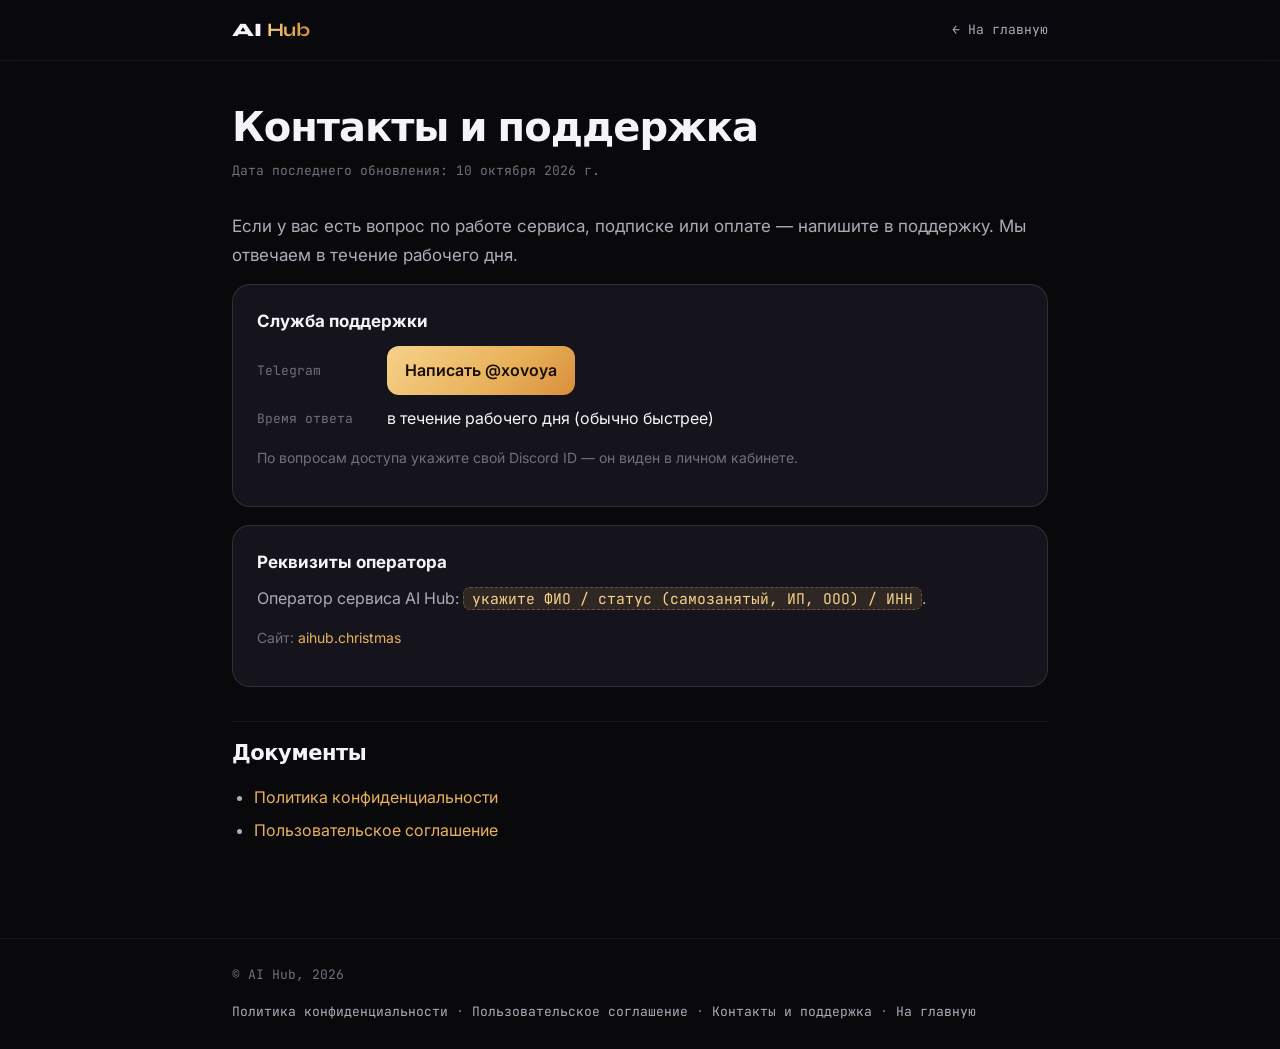
==== contacts.html @ ba1f3ec0 "docs: add Privacy Policy, Terms, Contacts pages + footer links (bank compliance) Co-Authored-By: Cla" ====
<!doctype html>
<html lang="ru">
<head>
<meta charset="utf-8">
<meta name="viewport" content="width=device-width, initial-scale=1, viewport-fit=cover">
<title>Контакты и поддержка — AI Hub</title>
<meta name="description" content="Контакты службы поддержки AI Hub и реквизиты оператора.">
<link rel="preconnect" href="https://fonts.googleapis.com">
<link rel="preconnect" href="https://fonts.gstatic.com" crossorigin>
<link rel="stylesheet" href="https://fonts.googleapis.com/css2?family=Syne:wght@700;800&family=Inter:wght@400;500;600;700&family=JetBrains+Mono:wght@500&display=swap">
<link rel="stylesheet" href="docs.css">
</head>
<body>
<header class="topbar"><div class="wrap">
  <a class="brand" href="/">AI&nbsp;<b>Hub</b></a>
  <a class="back" href="/">← На главную</a>
</div></header>

<main class="doc"><div class="wrap">
  <h1>Контакты и поддержка</h1>
  <p class="meta">Дата последнего обновления: 10 октября 2026 г.</p>

  <p class="lead">Если у вас есть вопрос по работе сервиса, подписке или оплате — напишите в поддержку. Мы отвечаем в течение рабочего дня.</p>

  <div class="card">
    <h3>Служба поддержки</h3>
    <div class="contact-row"><span class="lbl">Telegram</span><a class="btn-tg" href="https://t.me/xovoya" target="_blank" rel="noopener">Написать @xovoya</a></div>
    <div class="contact-row"><span class="lbl">Время ответа</span><span>в течение рабочего дня (обычно быстрее)</span></div>
    <p style="margin-top:14px;color:var(--text-3);font-size:14px">По вопросам доступа укажите свой Discord ID — он виден в личном кабинете.</p>
  </div>

  <div class="card">
    <h3>Реквизиты оператора</h3>
    <p>Оператор сервиса AI Hub: <span class="fill">укажите ФИО / статус (самозанятый, ИП, ООО) / ИНН</span>.</p>
    <p style="color:var(--text-3);font-size:14px">Сайт: <a href="https://aihub.christmas">aihub.christmas</a></p>
  </div>

  <h2>Документы</h2>
  <ul>
    <li><a href="/privacy.html">Политика конфиденциальности</a></li>
    <li><a href="/terms.html">Пользовательское соглашение</a></li>
  </ul>
</div></main>

<footer><div class="wrap foot-in">
  <span>© AI Hub, 2026</span>
  <span><a href="/privacy.html">Политика конфиденциальности</a> · <a href="/terms.html">Пользовательское соглашение</a> · <a href="/contacts.html">Контакты и поддержка</a> · <a href="/">На главную</a></span>
</div></footer>
</body>
</html>
---- docs.css ----
/* AI Hub — общий стиль правовых страниц (Политика, Соглашение, Контакты) */
:root{
  --bg:#09080b; --bg-2:#0e0d12; --surface:#15131b; --surface-2:#1d1a25;
  --line:rgba(255,255,255,.06); --line-2:rgba(255,255,255,.12);
  --text:#f6f4f8; --text-2:#aeabb8; --text-3:#726f7e;
  --gold:#e8b15a; --gold-2:#f6d28a; --gold-3:#d98f3c; --gold-ink:#180f03;
  --gold-soft:rgba(232,177,90,.12); --gold-line:rgba(232,177,90,.32);
  --good:#5ec98a; --danger:#e3756a;
  --fd:'Syne',system-ui,sans-serif; --fb:'Inter',system-ui,-apple-system,sans-serif; --fm:'JetBrains Mono',ui-monospace,monospace;
  --r-card:18px; --r-btn:12px; --maxw:860px;
  color-scheme:dark;
}
*{box-sizing:border-box}
html{scroll-behavior:smooth}
body{margin:0;background:var(--bg);color:var(--text);font-family:var(--fb);font-size:16px;line-height:1.7;-webkit-font-smoothing:antialiased}
a{color:var(--gold);text-decoration:none}
a:hover{text-decoration:underline}
.wrap{max-width:var(--maxw);margin:0 auto;padding:0 22px}
:focus-visible{outline:2px solid var(--gold);outline-offset:3px;border-radius:5px}

/* top bar */
.topbar{border-bottom:1px solid var(--line);background:rgba(10,9,13,.7);backdrop-filter:blur(10px);position:sticky;top:0;z-index:10}
.topbar .wrap{display:flex;align-items:center;justify-content:space-between;height:60px}
.brand{font-family:var(--fd);font-weight:800;font-size:19px;letter-spacing:-.02em;color:var(--text)}
.brand b{background:linear-gradient(100deg,var(--gold-2),var(--gold) 45%,var(--gold-3));-webkit-background-clip:text;background-clip:text;color:transparent}
.back{font-family:var(--fm);font-size:13px;color:var(--text-2)}

/* document */
.doc{padding:46px 0 80px}
.doc h1{font-family:var(--fd);font-weight:800;font-size:clamp(28px,5vw,40px);line-height:1.08;letter-spacing:-.025em;margin:0 0 10px}
.doc .meta{font-family:var(--fm);font-size:13px;color:var(--text-3);margin:0 0 30px}
.doc h2{font-family:var(--fd);font-weight:800;font-size:21px;letter-spacing:-.02em;margin:34px 0 12px;padding-top:14px;border-top:1px solid var(--line)}
.doc h3{font-size:17px;font-weight:700;margin:20px 0 8px;color:var(--text)}
.doc p{margin:0 0 14px;color:var(--text-2)}
.doc ul,.doc ol{margin:0 0 14px;padding-left:22px;color:var(--text-2)}
.doc li{margin:6px 0}
.doc b,.doc strong{color:var(--text)}
.lead{font-size:17px;color:var(--text-2)}

/* fill-in marker for operator details */
.fill{display:inline;background:var(--gold-soft);border:1px dashed var(--gold-line);border-radius:7px;padding:1px 8px;color:var(--gold-2);font-family:var(--fm);font-size:.92em}

/* info card */
.card{background:var(--surface);border:1px solid var(--line-2);border-radius:var(--r-card);padding:22px 24px;margin:0 0 18px}
.card h3{margin-top:0}
.contact-row{display:flex;align-items:center;gap:10px;margin:10px 0;font-size:16px}
.contact-row .lbl{color:var(--text-3);min-width:120px;font-family:var(--fm);font-size:13px}
.btn-tg{display:inline-flex;align-items:center;gap:8px;background:linear-gradient(135deg,var(--gold-2),var(--gold) 60%,var(--gold-3));color:var(--gold-ink);font-weight:600;padding:11px 18px;border-radius:var(--r-btn)}
.btn-tg:hover{text-decoration:none;filter:brightness(1.05)}

/* prices */
.tariffs{display:grid;grid-template-columns:repeat(auto-fit,minmax(200px,1fr));gap:12px;margin:14px 0}
.tariff{background:var(--surface);border:1px solid var(--line-2);border-radius:14px;padding:16px 18px}
.tariff .t{font-family:var(--fm);font-size:12px;letter-spacing:.14em;text-transform:uppercase;color:var(--gold)}
.tariff .a{font-family:var(--fd);font-weight:800;font-size:26px;margin:6px 0 2px}
.tariff .a small{font-size:14px;color:var(--text-3);font-weight:500}
.tariff p{font-size:13.5px;margin:6px 0 0;color:var(--text-3)}

/* footer */
footer{border-top:1px solid var(--line);padding:26px 0;color:var(--text-3);font:13px/1.6 var(--fm)}
footer .foot-in{display:flex;justify-content:space-between;gap:16px;flex-wrap:wrap}
footer a{color:var(--text-2)}
footer a:hover{color:var(--gold);text-decoration:none}
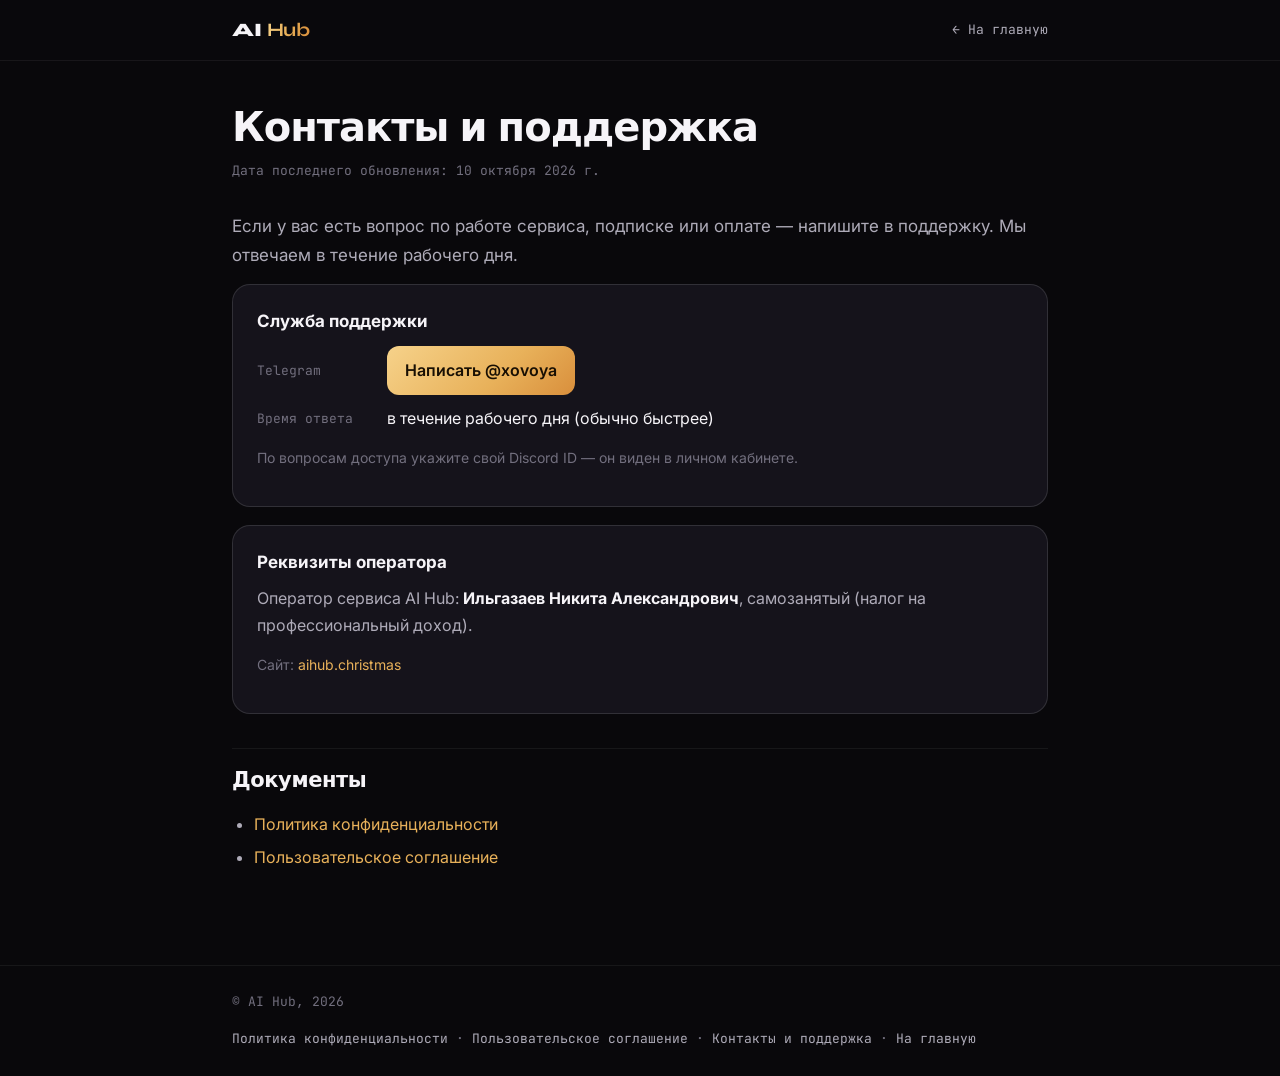
==== commit 182519d7: "docs: set operator details (Ильгазаев Н.А., самозанятый) Co-Authored-By: Claude Opus 4.8 <noreply@an" ====
--- a/contacts.html
+++ b/contacts.html
@@ -31,7 +31,7 @@
 
   <div class="card">
     <h3>Реквизиты оператора</h3>
-    <p>Оператор сервиса AI Hub: <span class="fill">укажите ФИО / статус (самозанятый, ИП, ООО) / ИНН</span>.</p>
+    <p>Оператор сервиса AI Hub: <b>Ильгазаев Никита Александрович</b>, самозанятый (налог на профессиональный доход).</p>
     <p style="color:var(--text-3);font-size:14px">Сайт: <a href="https://aihub.christmas">aihub.christmas</a></p>
   </div>
 
